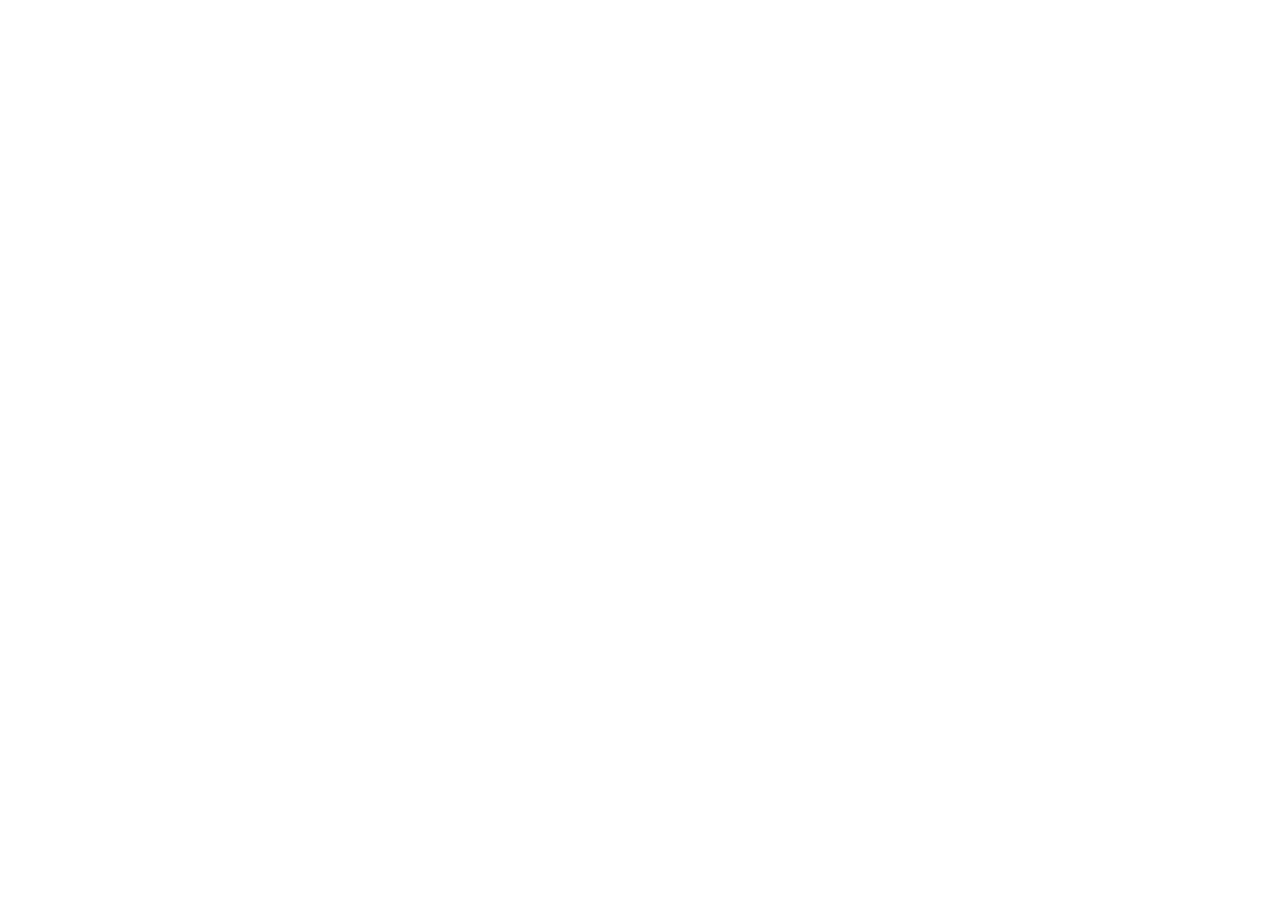
==== index.html @ 1a11816f "feat: initialize KINGFISHER project scaffold Setup project structure with React, Vite, Tailwind CSS," ====
<!doctype html>
<html lang="en">
  <head>
    <meta charset="UTF-8" />
    <meta name="viewport" content="width=device-width, initial-scale=1.0" />
    <title>KINGFISHER — Precision Weather APK & Cinematic Prompt Library</title>
    <meta name="description" content="Cinematic landing page and precision Android weather APK downloader featuring mix-blend-mode video hero choreography, runtime canvas backdrop sampling, and verified APK package downloads." />
    <meta property="og:title" content="KINGFISHER — Precision Weather APK & Cinematic Prompt Library" />
    <meta property="og:description" content="Cinematic landing page and precision Android weather APK downloader featuring mix-blend-mode video hero choreography, runtime canvas backdrop sampling, and verified APK package downloads." />
    <meta property="og:type" content="website" />
    <meta name="twitter:card" content="summary_large_image" />
    <link rel="preconnect" href="https://fonts.googleapis.com">
    <link rel="preconnect" href="https://fonts.gstatic.com" crossorigin>
    <link href="https://fonts.googleapis.com/css2?family=Instrument+Serif:ital@0;1&family=JetBrains+Mono:wght@400;500&family=Manrope:wght@400;500;600;700&display=swap" rel="stylesheet">
  </head>
  <body>
    <div id="root"></div>
    <script type="module" src="/src/main.tsx"></script>
  </body>
</html>
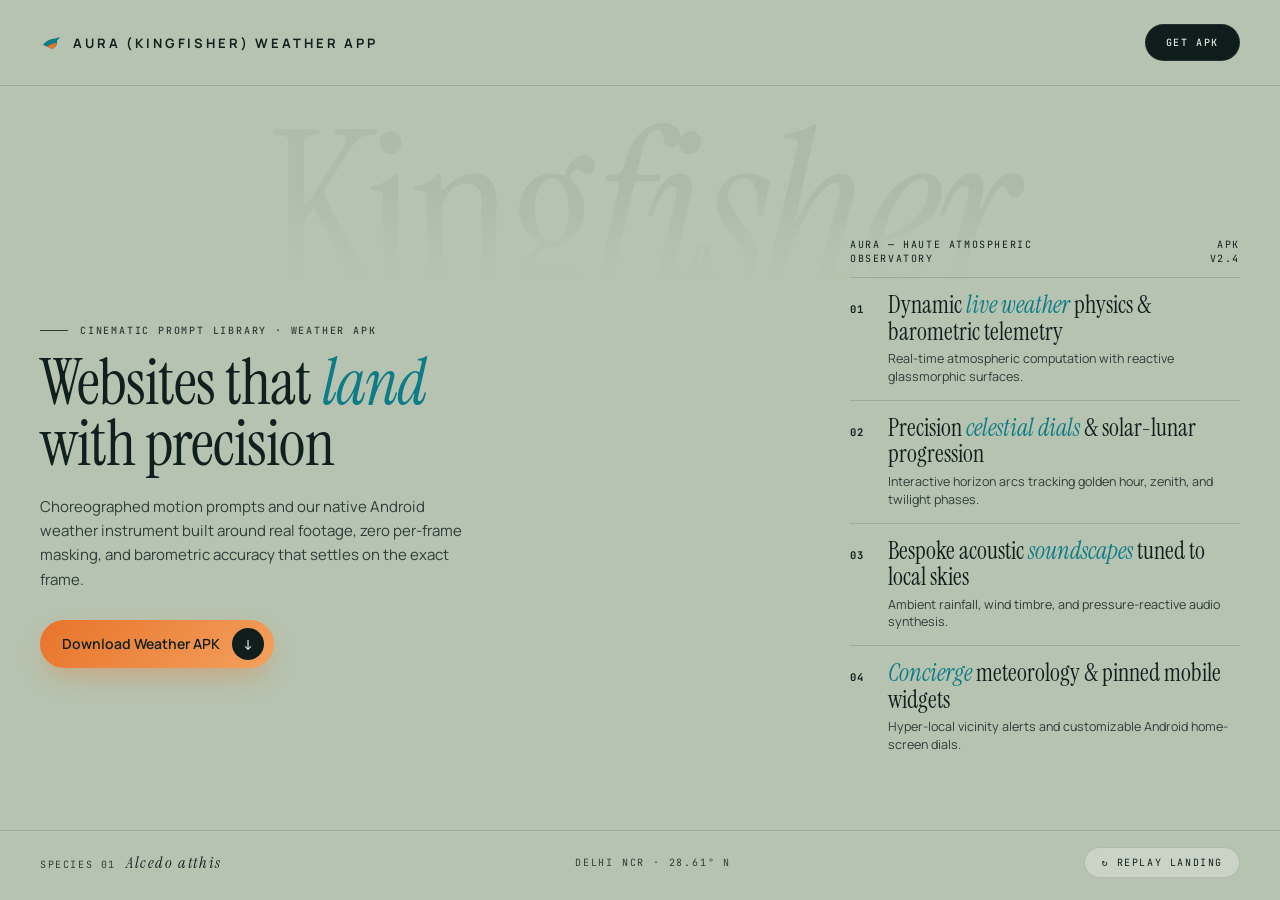
==== commit 23c34afc: "chore: rebrand to AURA and update build dependencies - Rename project to "AURA (KINGFISHER) WEATHER " ====
--- a/index.html
+++ b/index.html
@@ -3,18 +3,315 @@
   <head>
     <meta charset="UTF-8" />
     <meta name="viewport" content="width=device-width, initial-scale=1.0" />
-    <title>KINGFISHER — Precision Weather APK & Cinematic Prompt Library</title>
+    <title>AURA (KINGFISHER) WEATHER APP — Haute Atmospheric Observatory</title>
     <meta name="description" content="Cinematic landing page and precision Android weather APK downloader featuring mix-blend-mode video hero choreography, runtime canvas backdrop sampling, and verified APK package downloads." />
-    <meta property="og:title" content="KINGFISHER — Precision Weather APK & Cinematic Prompt Library" />
+    <meta property="og:title" content="AURA (KINGFISHER) WEATHER APP — Haute Atmospheric Observatory" />
     <meta property="og:description" content="Cinematic landing page and precision Android weather APK downloader featuring mix-blend-mode video hero choreography, runtime canvas backdrop sampling, and verified APK package downloads." />
     <meta property="og:type" content="website" />
     <meta name="twitter:card" content="summary_large_image" />
     <link rel="preconnect" href="https://fonts.googleapis.com">
     <link rel="preconnect" href="https://fonts.gstatic.com" crossorigin>
-    <link href="https://fonts.googleapis.com/css2?family=Instrument+Serif:ital@0;1&family=JetBrains+Mono:wght@400;500&family=Manrope:wght@400;500;600;700&display=swap" rel="stylesheet">
+    <link href="https://fonts.googleapis.com/css2?family=Instrument+Serif:ital@0;1&family=JetBrains+Mono:wght@400;500;700&family=Manrope:wght@400;500;600;700&display=swap" rel="stylesheet">
+    <style>
+      :root {
+        --bg: #B6C3B0;
+        --paper: #E3E8DE;
+        --ink: #10201F;
+        --ink-2: #2E3D3A;
+        --ink-3: #4E5E58;
+        --line: rgba(16, 32, 31, .14);
+        --ghost: #ADBAA7;
+        --orange: #E8732A;
+        --orange-2: #F3A15E;
+        --teal: #0E7C86;
+        --panel: #0F1D1C;
+        --panel-2: #172A28;
+        --ease: cubic-bezier(.2, .7, .1, 1);
+        --serif: 'Instrument Serif', Georgia, 'Times New Roman', serif;
+        --sans: 'Manrope', -apple-system, BlinkMacSystemFont, 'Segoe UI', Roboto, sans-serif;
+        --mono: 'JetBrains Mono', ui-monospace, SFMono-Regular, Menlo, Monaco, Consolas, monospace;
+      }
+      * { box-sizing: border-box; margin: 0; padding: 0; }
+      html, body {
+        background-color: var(--bg);
+        color: var(--ink);
+        font-family: var(--sans);
+        overflow-x: hidden;
+        -webkit-font-smoothing: antialiased;
+        scroll-behavior: smooth;
+      }
+      .hero-section {
+        position: relative; width: 100%; height: 100svh; min-height: 700px;
+        overflow: hidden; background-color: var(--bg);
+        display: flex; flex-direction: column; justify-content: space-between;
+      }
+      .hero-video {
+        position: absolute; inset: 0; width: 100%; height: 100%;
+        object-fit: cover; object-position: center center; z-index: 1; pointer-events: none;
+      }
+      .hero-giant-word {
+        position: absolute; top: 13vh; left: 50%; transform: translateX(-50%);
+        width: 100%; text-align: center; font-family: var(--serif); font-weight: 400;
+        font-size: clamp(90px, 17vw, 300px); line-height: 0.88; letter-spacing: -0.02em;
+        color: var(--ghost); mix-blend-mode: darken; z-index: 2; pointer-events: none;
+        user-select: none; white-space: nowrap;
+        -webkit-mask-image: linear-gradient(180deg, #000 0%, #000 38%, rgba(0, 0, 0, .35) 62%, transparent 86%);
+        mask-image: linear-gradient(180deg, #000 0%, #000 38%, rgba(0, 0, 0, .35) 62%, transparent 86%);
+      }
+      .hero-giant-word em { font-style: italic; font-weight: 400; }
+      .hero-overlay {
+        position: absolute; inset: 0; z-index: 3; pointer-events: none;
+        background:
+          linear-gradient(90deg, color-mix(in srgb, var(--bg) 70%, transparent) 0%, transparent 38%),
+          linear-gradient(0deg, color-mix(in srgb, var(--bg) 55%, transparent) 0%, transparent 28%);
+      }
+      .rv {
+        opacity: 0; transform: translateY(18px); filter: blur(6px);
+        transition: opacity 0.9s var(--ease), transform 0.9s var(--ease), filter 0.9s var(--ease);
+        transition-delay: calc(var(--d, 0) * 90ms);
+      }
+      .is-revealed .rv { opacity: 1; transform: translateY(0); filter: blur(0px); }
+      .hero-nav {
+        position: relative; z-index: 10; display: flex; align-items: center;
+        justify-content: space-between; padding: 24px 40px; border-bottom: 1px solid var(--line);
+      }
+      .brand-mark {
+        display: flex; align-items: center; gap: 11px; text-decoration: none;
+        color: var(--ink); font-weight: 700; font-size: 13px; letter-spacing: 0.22em;
+      }
+      .nav-center-links {
+        display: flex; align-items: center; gap: 14px; font-family: var(--mono);
+        font-size: 10px; letter-spacing: 0.18em; text-transform: uppercase; color: var(--ink-2);
+      }
+      .nav-center-links a, .nav-center-links button {
+        color: var(--ink-2); text-decoration: none; background: none; border: none;
+        cursor: pointer; font: inherit; letter-spacing: inherit; text-transform: inherit;
+      }
+      .nav-right { display: flex; align-items: center; gap: 20px; }
+      .pill-dark {
+        background: var(--panel); color: var(--paper); font-family: var(--mono);
+        font-size: 10px; font-weight: 500; letter-spacing: 0.16em; text-transform: uppercase;
+        padding: 11px 20px; border-radius: 999px; border: 1px solid rgba(255, 255, 255, 0.08);
+        cursor: pointer; text-decoration: none; white-space: nowrap;
+      }
+      .hero-main {
+        position: relative; z-index: 10; flex: 1; display: flex;
+        align-items: center; justify-content: space-between; padding: 0 40px; margin-top: 76px;
+      }
+      .hero-left { max-width: 470px; display: flex; flex-direction: column; align-items: flex-start; }
+      .eyebrow-row { display: flex; align-items: center; gap: 12px; margin-bottom: 16px; }
+      .eyebrow-rule { width: 28px; height: 1px; background-color: var(--ink-2); }
+      .eyebrow-text { font-family: var(--mono); font-size: 10px; font-weight: 500; letter-spacing: 0.18em; text-transform: uppercase; color: var(--ink-2); }
+      .hero-h1 { font-family: var(--serif); font-weight: 400; font-size: clamp(44px, 5vw, 76px); line-height: 0.95; letter-spacing: -0.015em; color: var(--ink); margin-bottom: 20px; }
+      .hero-h1 em { font-style: italic; color: var(--teal); }
+      .hero-lede { font-family: var(--sans); font-size: 15px; line-height: 1.62; color: var(--ink-2); margin-bottom: 28px; max-width: 430px; }
+      .hero-cta-row { display: flex; align-items: center; gap: 22px; flex-wrap: wrap; }
+      .cta-orange-pill {
+        display: inline-flex; align-items: center; gap: 12px;
+        background: linear-gradient(135deg, var(--orange) 0%, var(--orange-2) 100%);
+        color: #10201F; font-family: var(--sans); font-weight: 600; font-size: 14px;
+        padding: 8px 10px 8px 22px; border-radius: 999px; border: none; cursor: pointer;
+        box-shadow: 0 12px 28px -8px rgba(232, 115, 42, 0.45); text-decoration: none; white-space: nowrap;
+      }
+      .cta-arrow-circle {
+        width: 32px; height: 32px; border-radius: 50%; background: var(--panel);
+        color: var(--paper); display: flex; align-items: center; justify-content: center;
+      }
+      .hero-right { width: min(390px, 34vw); display: flex; flex-direction: column; }
+      .aura-lines-card { display: flex; flex-direction: column; gap: 14px; color: var(--ink); }
+      .aura-lines-header {
+        display: flex; align-items: flex-start; justify-content: space-between; gap: 16px;
+        padding-bottom: 12px; border-bottom: 1px solid var(--line); font-family: var(--mono);
+        font-size: 10px; line-height: 1.35; letter-spacing: 0.16em; text-transform: uppercase; color: var(--ink);
+      }
+      .aura-four-lines { list-style: none; display: flex; flex-direction: column; gap: 14px; }
+      .aura-line-item {
+        display: grid; grid-template-columns: 28px 1fr; align-items: baseline;
+        gap: 10px; padding-bottom: 14px; border-bottom: 1px solid var(--line);
+      }
+      .aura-line-item:last-child { padding-bottom: 0; border-bottom: none; }
+      .aura-line-num { font-family: var(--mono); font-size: 10.5px; font-weight: 700; letter-spacing: 0.12em; color: var(--ink); }
+      .aura-line-text { font-family: var(--serif); font-size: clamp(21px, 1.85vw, 25px); line-height: 1.12; color: var(--ink); display: block; }
+      .aura-line-text em { font-style: italic; color: var(--teal); }
+      .aura-line-sub { display: block; font-family: var(--sans); font-size: 12.5px; line-height: 1.42; color: var(--ink-2); margin-top: 5px; }
+      .hero-bottom-strip {
+        position: relative; z-index: 10; display: flex; align-items: center;
+        justify-content: space-between; padding: 16px 40px 22px; border-top: 1px solid var(--line);
+      }
+      .strip-left { display: flex; align-items: baseline; gap: 10px; font-family: var(--mono); font-size: 10px; letter-spacing: 0.16em; text-transform: uppercase; color: var(--ink-2); }
+      .strip-left em { font-family: var(--serif); font-style: italic; font-size: 16px; text-transform: none; color: var(--ink); }
+      .strip-center { font-family: var(--mono); font-size: 10px; letter-spacing: 0.18em; text-transform: uppercase; color: var(--ink-2); }
+      .frosted-replay-pill {
+        display: inline-flex; align-items: center; gap: 8px; padding: 8px 16px;
+        border-radius: 999px; background: rgba(255, 255, 255, 0.28); backdrop-filter: blur(10px);
+        border: 1px solid var(--line); font-family: var(--mono); font-size: 10px;
+        letter-spacing: 0.16em; text-transform: uppercase; color: var(--ink); cursor: pointer;
+      }
+      .field-notes-section {
+        position: relative; background: linear-gradient(180deg, var(--bg) 0px, var(--paper) 220px, var(--paper) 100%);
+        border-top: 1px solid var(--line); padding: 96px 40px 110px; color: var(--ink);
+      }
+      .field-notes-container { max-width: 1240px; margin: 0 auto; }
+      .apk-download-hub {
+        margin-bottom: 64px; background: var(--panel); color: var(--paper);
+        border-radius: 26px; border: 1px solid rgba(255, 255, 255, 0.08); padding: 40px;
+        box-shadow: 0 32px 64px -20px rgba(15, 29, 28, 0.45);
+        display: grid; grid-template-columns: 1.3fr 1fr; gap: 36px; align-items: center;
+      }
+      .apk-file-card {
+        background: var(--panel-2); border: 1px solid rgba(255, 255, 255, 0.08);
+        border-radius: 20px; padding: 26px; display: flex; flex-direction: column; gap: 18px;
+      }
+      .apk-spec-row {
+        display: flex; align-items: center; justify-content: space-between;
+        padding: 10px 0; border-bottom: 1px solid rgba(255, 255, 255, 0.07); font-size: 13px;
+      }
+      @media (max-width: 900px) {
+        .hero-section { height: auto; min-height: 100svh; }
+        .hero-nav { padding: 16px; }
+        .brand-mark { font-size: 11px; letter-spacing: 0.14em; gap: 8px; }
+        .nav-center-links { display: none; }
+        .hero-giant-word { font-size: 22vw; top: 10vh; }
+        .hero-overlay { background: linear-gradient(0deg, var(--bg) 18%, color-mix(in srgb, var(--bg) 75%, transparent) 52%, transparent 88%); }
+        .hero-main { flex-direction: column; align-items: stretch; padding: 46svh 16px 28px; margin-top: 0; gap: 32px; }
+        .hero-left, .hero-right { width: 100%; max-width: 100%; }
+        .hero-bottom-strip { padding: 16px; flex-wrap: wrap; gap: 12px; }
+        .field-notes-section { padding: 64px 16px 80px; }
+        .apk-download-hub { grid-template-columns: 1fr; padding: 24px 20px; gap: 24px; }
+      }
+    </style>
   </head>
   <body>
-    <div id="root"></div>
+    <div id="root">
+      <!-- Self-contained fallback for direct branch GitHub Pages hosting -->
+      <section id="fallback-hero" class="hero-section">
+        <video id="fallback-video" class="hero-video" src="https://thinkingods.com/demos/kingfisher-hero/hero.mp4" muted playsinline preload="auto"></video>
+        <div class="hero-giant-word" aria-hidden="true">King<em>fisher</em></div>
+        <div class="hero-overlay"></div>
+
+        <header class="hero-nav rv" style="--d: 0">
+          <a href="#top" class="brand-mark">
+            <svg width="22" height="22" viewBox="0 0 24 24" fill="none">
+              <path d="M3 14C6.5 9.5 11.2 7 16.5 7L22 5.5L18.5 9.5C19.5 12.5 17.5 16.5 13.5 18.5L3 14Z" fill="#0E7C86"/>
+              <path d="M7.5 16L13.5 18.5C16.2 17.2 18 14.5 18.2 11.8C14.8 12.2 10.8 13.8 7.5 16Z" fill="#E8732A"/>
+            </svg>
+            <span>AURA (KINGFISHER) WEATHER APP</span>
+          </a>
+          <div class="nav-right">
+            <a href="#apk-download-section" class="pill-dark">GET APK</a>
+          </div>
+        </header>
+
+        <div class="hero-main">
+          <div class="hero-left">
+            <div class="eyebrow-row rv" style="--d: 1">
+              <span class="eyebrow-rule"></span>
+              <span class="eyebrow-text">CINEMATIC PROMPT LIBRARY · WEATHER APK</span>
+            </div>
+            <h1 class="hero-h1 rv" style="--d: 2">Websites that <em>land</em> with precision</h1>
+            <p class="hero-lede rv" style="--d: 3">
+              Choreographed motion prompts and our native Android weather instrument built around real footage, zero per-frame masking, and barometric accuracy that settles on the exact frame.
+            </p>
+            <div class="hero-cta-row rv" style="--d: 4">
+              <button type="button" class="cta-orange-pill" onclick="window.__downloadFallbackApk && window.__downloadFallbackApk()">
+                <span>Download Weather APK</span>
+                <span class="cta-arrow-circle">↓</span>
+              </button>
+            </div>
+          </div>
+
+          <div class="hero-right">
+            <div class="aura-lines-card rv" style="--d: 5">
+              <div class="aura-lines-header">
+                <span>AURA — HAUTE ATMOSPHERIC<br/>OBSERVATORY</span>
+                <span style="text-align:right">APK<br/>V2.4</span>
+              </div>
+              <ul class="aura-four-lines">
+                <li class="aura-line-item rv" style="--d: 6">
+                  <span class="aura-line-num">01</span>
+                  <div>
+                    <span class="aura-line-text">Dynamic <em>live weather</em> physics &amp; barometric telemetry</span>
+                    <span class="aura-line-sub">Real-time atmospheric computation with reactive glassmorphic surfaces.</span>
+                  </div>
+                </li>
+                <li class="aura-line-item rv" style="--d: 7">
+                  <span class="aura-line-num">02</span>
+                  <div>
+                    <span class="aura-line-text">Precision <em>celestial dials</em> &amp; solar-lunar progression</span>
+                    <span class="aura-line-sub">Interactive horizon arcs tracking golden hour, zenith, and twilight phases.</span>
+                  </div>
+                </li>
+                <li class="aura-line-item rv" style="--d: 8">
+                  <span class="aura-line-num">03</span>
+                  <div>
+                    <span class="aura-line-text">Bespoke acoustic <em>soundscapes</em> tuned to local skies</span>
+                    <span class="aura-line-sub">Ambient rainfall, wind timbre, and pressure-reactive audio synthesis.</span>
+                  </div>
+                </li>
+                <li class="aura-line-item rv" style="--d: 9">
+                  <span class="aura-line-num">04</span>
+                  <div>
+                    <span class="aura-line-text"><em>Concierge</em> meteorology &amp; pinned mobile widgets</span>
+                    <span class="aura-line-sub">Hyper-local vicinity alerts and customizable Android home-screen dials.</span>
+                  </div>
+                </li>
+              </ul>
+            </div>
+          </div>
+        </div>
+
+        <footer class="hero-bottom-strip rv" style="--d: 8">
+          <div class="strip-left"><span>SPECIES 01</span><em>Alcedo atthis</em></div>
+          <div class="strip-center">DELHI NCR · 28.61° N</div>
+          <button type="button" class="frosted-replay-pill" onclick="window.__replayFallbackHero && window.__replayFallbackHero()">↻ REPLAY LANDING</button>
+        </footer>
+      </section>
+    </div>
+
+    <script>
+      (function() {
+        var REVEAL_AT = 4.3;
+        var hero = document.getElementById('fallback-hero');
+        var video = document.getElementById('fallback-video');
+        if (!hero || !video) return;
+
+        function reveal() {
+          if (hero) hero.classList.add('is-revealed');
+        }
+        video.addEventListener('loadeddata', function() {
+          var p = video.play();
+          if (p !== undefined) p.catch(reveal);
+        });
+        video.addEventListener('timeupdate', function() {
+          if (video.currentTime >= REVEAL_AT) reveal();
+        });
+        video.addEventListener('ended', reveal);
+        video.addEventListener('error', reveal);
+        setTimeout(reveal, 5000);
+        if (video.readyState >= 2) {
+          var p = video.play();
+          if (p !== undefined) p.catch(reveal);
+        }
+
+        window.__replayFallbackHero = function() {
+          if (!hero || !video) return;
+          hero.classList.remove('is-revealed');
+          video.currentTime = 0;
+          var p = video.play();
+          if (p !== undefined) p.catch(reveal);
+        };
+
+        window.__downloadFallbackApk = function() {
+          var blob = new Blob(['PK\x03\x04AURA_KINGFISHER_WEATHER_APK_V2_4'], { type: 'application/vnd.android.package-archive' });
+          var a = document.createElement('a');
+          a.href = URL.createObjectURL(blob);
+          a.download = 'app-debug.apk';
+          document.body.appendChild(a);
+          a.click();
+          document.body.removeChild(a);
+        };
+      })();
+    </script>
     <script type="module" src="/src/main.tsx"></script>
   </body>
 </html>
